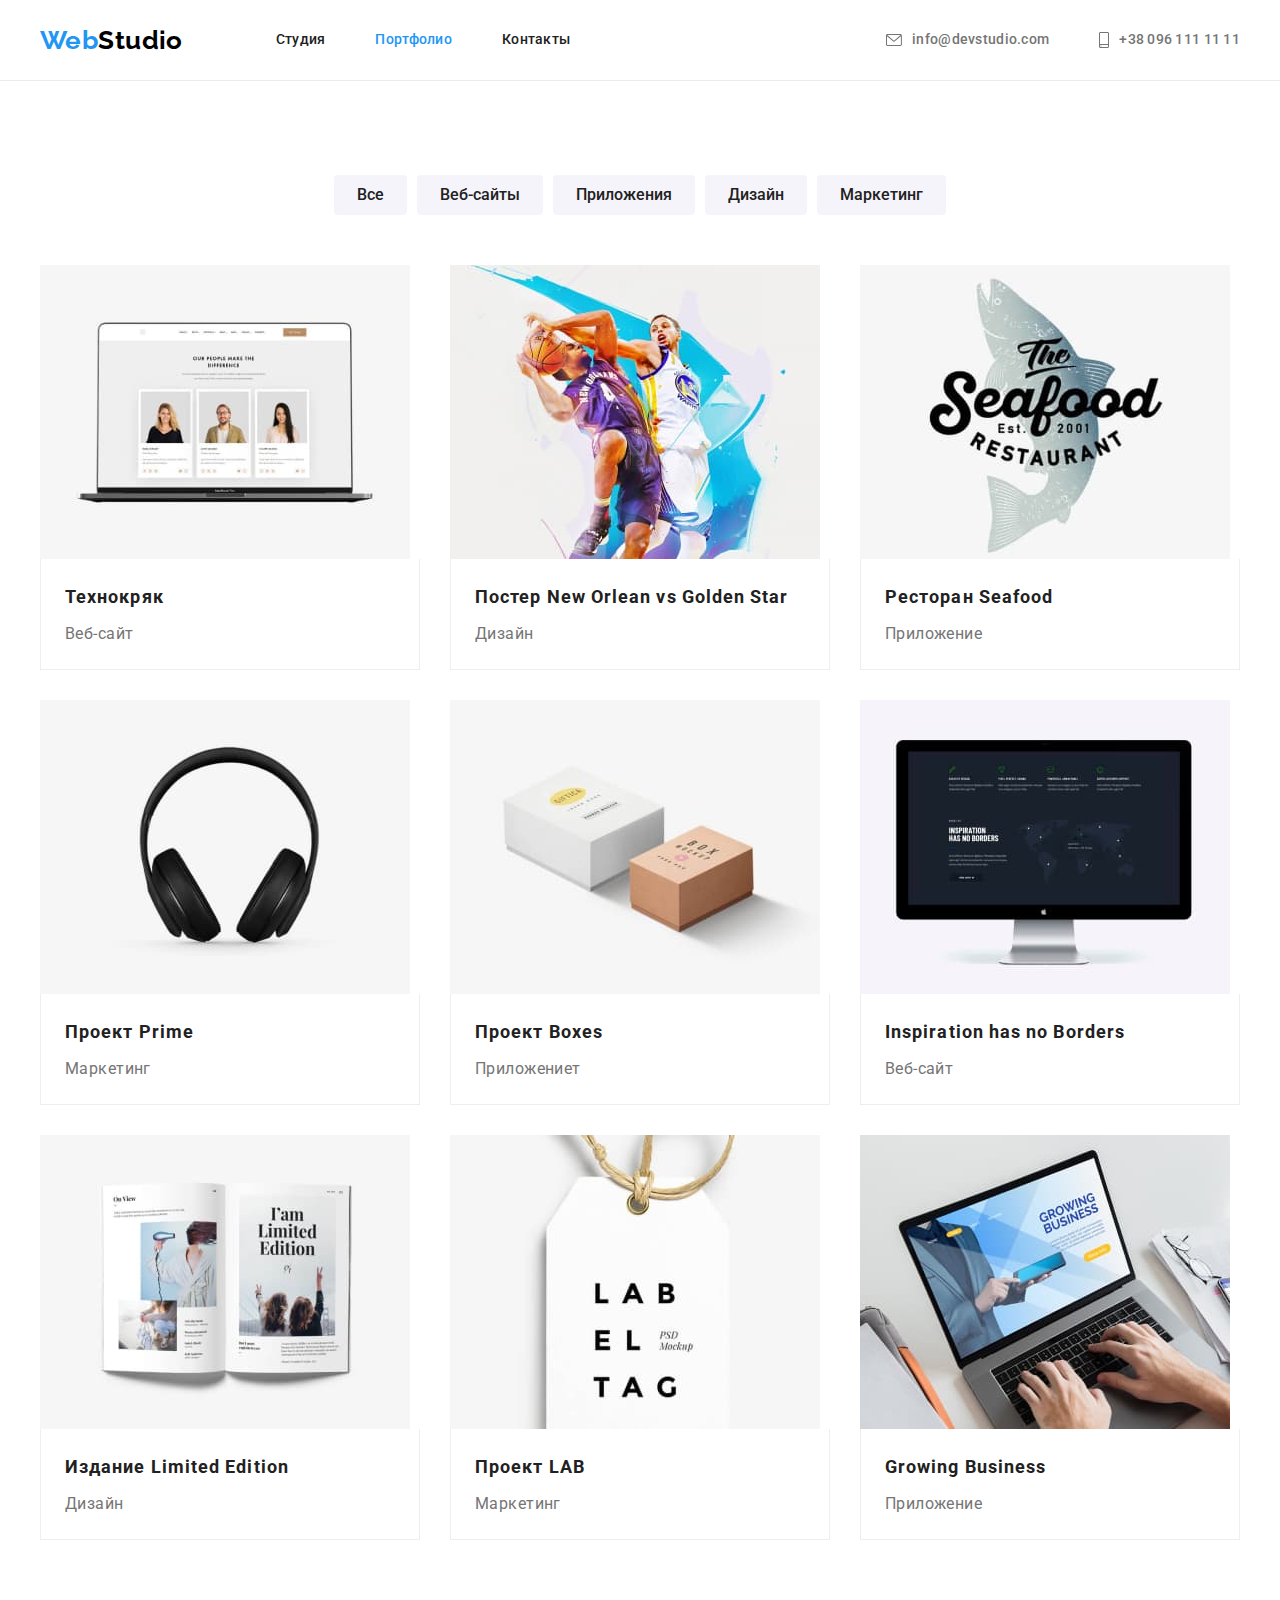
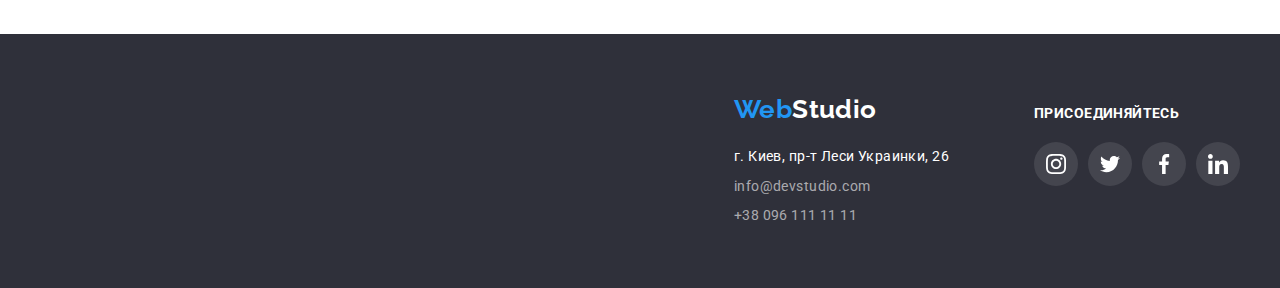
==== portfolio.html @ c602c233 "дз 4 готово" ====
<!DOCTYPE html>
<html lang="ru">
  <head>
    <meta charset="UTF-8" />
    <meta http-equiv="X-UA-Compatible" content="IE=edge" />
    <meta name="viewport" content="width=device-width, initial-scale=1.0" />
    <title>Портфолио лучшей вебстудии в нашем городе</title>
    <link
      rel="stylesheet"
      href="https://cdnjs.cloudflare.com/ajax/libs/modern-normalize/1.0.0/modern-normalize.css"
      integrity="sha512-Zx6MlUMKSVJoQ+83OwhdILe8cSEsCzfqThJd7J/VA2UrK6Ctj85p+xzqfyuNXE5B1k25uUdmJ2OzItbBy9GHAQ=="
      crossorigin="anonymous"
    />
    <link rel="preconnect" href="https://fonts.gstatic.com" />
    <link
      href="https://fonts.googleapis.com/css2?family=Raleway:wght@700&family=Roboto:wght@400;500;700;900&display=swap"
      rel="stylesheet"
    />
    <link rel="stylesheet" href="./css/styles.css" />
  </head>

  <body>
    <header>
      <div class="container">
        <nav class="navigation">
          <a class="logo link" href="./index.html"
            >Web<span class="header-logo">Studio</span></a
          >
          <ul class="navigation-list list">
            <li class="navigation-item">
              <a class="navigation-link link" href="./index.html">Студия</a>
            </li>

            <li class="navigation-item">
              <a class="current navigation-link link" href="./portfolio.html"
                >Портфолио</a
              >
            </li>

            <li class="navigation-item">
              <a class="navigation-link link" href="">Контакты</a>
            </li>
          </ul>
        </nav>

        <ul class="contact-list list">
          <li class="contact-item">
            <a
              class="contact-link link"
              href="mailto:info@devstudio.com"
              lang="en"
            >
              <svg class="contact-icon" width="16" height="12">
                <use href="./images/sprite.svg#envelope"></use>
              </svg>
              info@devstudio.com
            </a>
          </li>

          <li class="contact-item">
            <a class="contact-link link" href="tel:+380961111111">
              <svg class="contact-icon" width="10" height="16">
                <use href="./images/sprite.svg#smartphone"></use>
              </svg>
              +38 096 111 11 11</a
            >
          </li>
        </ul>
      </div>
    </header>

    <main>
      <h1 class="visually-hidden">Наше Портфолио</h1>
      <!--будет невидимый-->

      <section class="portfolio section">
        <!-- Фильтры -->
        <div class="container">
          <ul class="filter-list list">
            <li class="filter-item">
              <button class="filter-button button" type="button">Все</button>
            </li>

            <li class="filter-item">
              <button class="filter-button button" type="button">
                Веб-сайты
              </button>
            </li>

            <li class="filter-item">
              <button class="filter-button button" type="button">
                Приложения
              </button>
            </li>

            <li class="filter-item">
              <button class="filter-button button" type="button">Дизайн</button>
            </li>

            <li class="filter-item">
              <button class="filter-button button" type="button">
                Маркетинг
              </button>
            </li>
          </ul>

          <!--секция Проекты -->
          <h2 class="visually-hidden">Наши Проекты</h2>
          <!--будет невидимый-->

          <ul class="projects-list list">
            <li class="projects-item">
              <a class="link" href="">
                <div class="card-wrapper">
                  <img
                    src="./images/portfolio/portfolio1.jpg"
                    alt="экран ноутбука"
                  />
                  <div class="content-wrapper">
                    <h3 class="projects-title">Технокряк</h3>
                    <p class="projects-text">Веб-сайт</p>
                    <!-- <p>Lorem ipsum</p> -->
                  </div>
                </div>
              </a>
            </li>

            <li class="projects-item">
              <a class="link" href="">
                <div class="card-wrapper">
                  <img
                    src="./images/portfolio/portfolio2.jpg"
                    alt="два баскетболиста"
                  />
                  <div class="content-wrapper">
                    <h3 class="projects-title">
                      Постер <span lang="en">New Orlean vs Golden Star</span>
                    </h3>
                    <p class="projects-text">Дизайн</p>
                    <!-- <p>Lorem ipsum</p> -->
                  </div>
                </div>
              </a>
            </li>

            <li class="projects-item">
              <a class="link" href="">
                <div class="card-wrapper">
                  <img
                    src="./images/portfolio/portfolio3.jpg"
                    alt="логотип ресторана"
                  />
                  <div class="content-wrapper">
                    <h3 class="projects-title">
                      Ресторан <span lang="en">Seafood</span>
                    </h3>
                    <p class="projects-text">Приложение</p>
                    <!-- <p>Lorem ipsum</p> -->
                  </div>
                </div>
              </a>
            </li>

            <li class="projects-item">
              <a class="link" href="">
                <div class="card-wrapper">
                  <img src="./images/portfolio/portfolio4.jpg" alt="наушники" />
                  <div class="content-wrapper">
                    <h3 class="projects-title">
                      Проект <span lang="en">Prime</span>
                    </h3>
                    <p class="projects-text">Маркетинг</p>
                    <!-- <p>Lorem ipsum</p> -->
                  </div>
                </div>
              </a>
            </li>

            <li class="projects-item">
              <a class="link" href="">
                <div class="card-wrapper">
                  <img
                    src="./images/portfolio/portfolio5.jpg"
                    alt="две коробки"
                  />
                  <div class="content-wrapper">
                    <h3 class="projects-title">
                      Проект <span lang="en">Boxes</span>
                    </h3>
                    <p class="projects-text">Приложениет</p>
                    <!-- <p>Lorem ipsum</p> -->
                  </div>
                </div>
              </a>
            </li>

            <li class="projects-item">
              <a class="link" href="">
                <div class="card-wrapper">
                  <img
                    src="./images/portfolio/portfolio6.jpg"
                    alt="изображение на мониторе компьютера"
                  />
                  <div class="content-wrapper">
                    <h3 class="projects-title" lang="en">
                      Inspiration has no Borders
                    </h3>
                    <p class="projects-text">Веб-сайт</p>
                    <!-- <p>Lorem ipsum</p> -->
                  </div>
                </div>
              </a>
            </li>

            <li class="projects-item">
              <a class="link" href="">
                <div class="card-wrapper">
                  <img
                    src="./images/portfolio/portfolio7.jpg"
                    alt="разворот модного журнала"
                  />

                  <div class="content-wrapper">
                    <h3 class="projects-title">
                      Издание <span lang="en">Limited Edition</span>
                    </h3>
                    <p class="projects-text">Дизайн</p>
                    <!-- <p>Lorem ipsum</p> -->
                  </div>
                </div>
              </a>
            </li>

            <li class="projects-item">
              <a class="link" href="">
                <div class="card-wrapper">
                  <img src="./images/portfolio/portfolio8.jpg" alt="этикетка" />
                  <div class="content-wrapper">
                    <h3 class="projects-title">
                      Проект <span lang="en">LAB</span>
                    </h3>
                    <p class="projects-text">Маркетинг</p>
                    <!-- <p>Lorem ipsum</p> -->
                  </div>
                </div>
              </a>
            </li>

            <li class="projects-item">
              <a class="link" href="">
                <div class="card-wrapper">
                  <img src="./images/portfolio/portfolio9.jpg" alt="ноутбук" />
                  <div class="content-wrapper">
                    <h3 class="projects-title" lang="en">Growing Business</h3>
                    <p class="projects-text">Приложение</p>
                    <!-- <p>Lorem ipsum</p> -->
                  </div>
                </div>
              </a>
            </li>
          </ul>
        </div>
      </section>
    </main>

    <footer class="footer">
      <div class="container">
        <div class="footer-address">
          <a class="logo link" href="./index.html"
            >Web<span class="footer-logo">Studio</span></a
          >

          <address class="address-footer">
            <ul class="list">
              <li class="footer-list-item">
                <a
                  class="footer-address-link link"
                  href="https://goo.gl/maps/Ces3QGSAe3TYxzQn6"
                  rel="noopener noreferrer"
                  >г. Киев, пр-т Леси Украинки, 26
                </a>
              </li>

              <li class="footer-list-item">
                <a
                  class="address-link link"
                  href="mailto:info@devstudio.com"
                  lang="en"
                  >info@devstudio.com</a
                >
              </li>

              <li class="footer-list-item">
                <a class="address-link link" href="tel:+380961111111"
                  >+38 096 111 11 11</a
                >
              </li>
            </ul>
          </address>
        </div>

        <div class="footer-sociall">
          <b>присоединяйтесь</b>
          <ul class="sociall-list list">
            <li class="sociall-list-item">
              <a href="" class="sociall-list-link link">
                <svg class="sociall-list-icon" width="20" height="20">
                  <use href="./images/sprite.svg#instagram"></use>
                </svg>
              </a>
            </li>
            <li class="sociall-list-item">
              <a href="" class="sociall-list-link link">
                <svg class="sociall-list-icon" width="20" height="20">
                  <use href="./images/sprite.svg#twitter"></use>
                </svg>
              </a>
            </li>
            <li class="sociall-list-item">
              <a href="" class="sociall-list-link link">
                <svg class="sociall-list-icon" width="20" height="20">
                  <use href="./images/sprite.svg#facebook"></use>
                </svg>
              </a>
            </li>
            <li class="sociall-list-item">
              <a href="" class="sociall-list-link link">
                <svg class="sociall-list-icon" width="20" height="20">
                  <use href="./images/sprite.svg#linkedin"></use>
                </svg>
              </a>
            </li>
          </ul>
        </div>
      </div>
    </footer>
  </body>
</html>
---- css/styles.css ----
:root {
  --font-family-main: "Roboto", sans-serif;
  --font-family-logo: "Raleway", sans-serif;
  --brand-text-color: #757575;
  --brand-title-color: #212121;
  --brend-accent-color: #2196f3;
  --dark-theame-color: #2f303a;
  --light-theame-color: #f5f4fa;
  --white-color: #ffffff;
  --black-color: #000000;
  --background-color-botton-hover: #188ce8;
  --background-color-hero: #c4c4c4;
  --social-svg-color: #afb1b8;
  --top-line-color: #ececec;
  --card-gap: 30px;
  --border-cards-color: #eeeeee;
}

body {
  font-family: var(--font-family-main);
  color: var(--brand-text-color);
  background-color: var(--white-color);
  font-weight: 400;
  font-size: 14px;
  line-height: 1.71;
  letter-spacing: 0.03em;
  margin: 0;
}

h1,
h2,
h3,
h4,
h5,
h6,
p {
  margin: 0;
}

ul,
ol {
  margin: 0;
  padding: 0;
}

img {
  display: block;
  max-width: 100%;
  height: auto;
}

/* ==============COMPONENTS========== */
.logo {
  display: inline-block;
  color: var(--brend-accent-color);
  font-family: var(--font-family-logo);
  font-size: 26px;
  font-weight: 700;
  line-height: 1.19;
}

.link {
  text-decoration: none;
}

.list {
  list-style: none;
}

.address-footer {
  font-style: normal;
}

.button {
  border-radius: 4px;
  border: 1px solid transparent;
  font-family: inherit;
  cursor: pointer;
}

/*========= НЕВИДИМЫЙ ЗАГОЛОВОК===== */

.visually-hidden {
  position: absolute;
  clip: rect(0 0 0 0);
  width: 1px;
  height: 1px;
  margin: -1px;
}

/*======END НЕВИДИМЫЙ ЗАГОЛОВОК====== */

.container {
  margin: 0 auto;
  padding-left: 15px;
  padding-right: 15px;
  width: 1200px;
}

.section {
  padding: 94px 0;
}

.brand-title {
  font-weight: 700;
  font-size: 36px;
  line-height: 1.17;
  text-align: center;
  color: var(--brand-title-color);
  margin-bottom: 50px;
}

/* ==========END COMPONENTS========== */

/* ==============HEADER========== */
header {
  border-bottom: 1px solid var(--top-line-color);
}
header > .container {
  display: flex;
  align-items: center;
}

.navigation {
  display: flex;
  align-items: center;
}

.header-logo {
  color: var(--black-color);
}

.navigation > .logo {
  margin-right: 93px;
  padding-top: 24px;
  padding-bottom: 24px;
}

.navigation-list {
  display: flex;
  align-items: center;
}

.navigation-item:not(:last-child) {
  margin-right: 50px;
}

.navigation-link,
.contact-link {
  display: block;
  padding-top: 32px;
  padding-bottom: 32px;
  color: var(--brand-title-color);
  font-family: var(--font-family-main);
  font-weight: 500;
  line-height: 1.14;
  letter-spacing: 0.02em;
}

.navigation-link.current {
  color: var(--brend-accent-color);
}

.contact-list {
  margin-left: auto;
  display: flex;
  align-items: center;
}

.contact-item:not(:last-child) {
  margin-right: 50px;
}

.contact-link {
  color: var(--brand-text-color);
  display: flex;
  justify-content: center;
  align-items: center;
}

.navigation-link:hover,
.navigation-link:focus,
.contact-link:hover,
.contact-link:focus {
  color: var(--brend-accent-color);
}

.contact-icon {
  margin-right: 10px;
  fill: currentColor;
}

/* ==============END  HEADER========== */

/* =================== Герой =========*/

.hero {
  max-width: 1600px;
  background: var(--background-color-hero);
  background-image: linear-gradient(
      rgba(47, 48, 58, 0.4),
      rgba(47, 48, 58, 0.4)
    ),
    url("../images/hero-background.jpg");
  background-repeat: no-repeat;
  background-size: cover;
}

.hero > .container {
  padding-top: 106px;
  padding-bottom: 106px;
  text-align: center;
}

.hero-title {
  font-weight: 900;
  font-size: 44px;
  line-height: 1.36;
  letter-spacing: 0.06em;
  text-transform: uppercase;
  color: var(--white-color);
  max-width: 696px;
  margin: 0 auto;
  margin-bottom: 30px;
}

.hero-button {
  min-width: 200px;
  padding: 10px 32px;
  font-weight: 700;
  font-size: 16px;
  line-height: 1.88;
  letter-spacing: 0.06em;
  color: var(--white-color);
  border: none;
  background-color: var(--brend-accent-color);
}

.hero-button:hover,
.hero-button:active {
  background-color: var(--background-color-botton-hover);
}

/* ===============END Герой =========*/

/* ===============Особенности =========*/

.features.section {
  padding-bottom: 47px;
}

.features-list {
  display: flex;
  align-items: center;
  margin-left: calc(-1 * var(--card-gap));
}

.features-item {
  margin-left: 30px;
  flex-basis: calc(100% / 4 - var(--card-gap));
}

.features-icon {
  display: flex;
  justify-content: center;
  align-items: center;
  margin-bottom: 30px;
  padding-top: 25px;
  padding-bottom: 25px;
  background-color: var(--light-theame-color);
  border-radius: 4px;
}

.features-title {
  font-weight: 700;
  font-size: 14px;
  line-height: 1.14;
  text-transform: uppercase;
  color: var(--brand-title-color);
  margin-bottom: 10px;
}

.features-item > p {
  padding-top: 3px;
  padding-bottom: 3px;
}

/* ===============END Особенности =========*/

.section.work {
  padding-top: 47px;
  display: flex;
}

.work > .container {
  text-align: center;
}

.work-list {
  display: flex;
  margin-left: calc(-1 * var(--card-gap));
  margin-top: calc(-1 * var(--card-gap));
}

.work-item {
  margin-left: var(--card-gap);
  margin-top: var(--card-gap);
  flex-basis: calc(100% / 3 - var(--card-gap));
}
/*===============Команда =========*/

.team {
  background-color: var(--light-theame-color);
}

.team-list {
  display: flex;
  align-items: center;
  margin-left: calc(-1 * var(--card-gap));
  margin-top: calc(-1 * var(--card-gap));
  font-size: 16px;
  line-height: 1.19;
}

.team-item {
  margin-left: var(--card-gap);
  margin-top: var(--card-gap);
  flex-basis: calc(100% / 3 - var(--card-gap));
  box-shadow: 0px 1px 3px rgba(0, 0, 0, 0.12), 0px 1px 1px rgba(0, 0, 0, 0.14),
    0px 2px 1px rgba(0, 0, 0, 0.2);
  border-radius: 0px 0px 4px 4px;
  background-color: var(--white-color);
}

.team-content-wrapper {
  text-align: center;
  padding: 30px 32px;
}

.team-item-title {
  font-weight: 500;
  font-size: 16px;
  color: var(--brand-title-color);
  margin-bottom: 10px;
}

.team-content-wrapper > p {
  margin-bottom: 16px;
}

.sociall-list {
  display: flex;
  justify-content: space-between;
  align-items: center;
}

.sociall-list-link {
  display: flex;
  justify-content: center;
  align-items: center;
  width: 44px;
  height: 44px;
  border-radius: 50%;
  background-color: transparent;
}

.sociall-list-icon {
  fill: var(--social-svg-color);
}
.sociall-list-link:hover,
.sociall-list-link:focus {
  background-color: var(--brend-accent-color);
  color: var(--white-color);
}

.sociall-list-link:hover > .sociall-list-icon,
.sociall-list-link:focus > .sociall-list-icon {
  fill: currentColor;
}
/*===============END Команда =========*/

/*===============  КLIENTS =========*/

.clients-list {
  display: flex;
  justify-content: center;
  flex-wrap: wrap;
  margin-left: calc(-1 * var(--card-gap));
  margin-top: calc(-1 * var(--card-gap));
}

.clients-item {
  display: flex;
  justify-content: center;
  /* align-items: center; */
  flex-basis: calc(100% / 6 - var(--card-gap));
  margin-left: var(--card-gap);
  margin-top: var(--card-gap);
  padding-top: 19px;
  padding-bottom: 19px;
  border: 1px solid var(--social-svg-color);
  border-radius: 4px;
  background-color: transparent;
}

.clients-link {
  display: flex;
  /* justify-content: center; */
  align-items: center;
  color: var(--social-svg-color);
}
.client-logo {
  fill: currentColor;
}

.clients-item:hover,
.clients-item:focus {
  border: 1px solid var(--brend-accent-color);
}

.clients-item:hover > .clients-link,
.clients-item:focus > .clients-link {
  color: var(--brend-accent-color);
}

/*===============END КLIENTS =========*/

/*===============FOOTER =========*/
.footer {
  background-color: var(--dark-theame-color);
  padding: 60px 0;
}

.footer > .container {
  display: flex;
  justify-content: right;
  align-items: baseline;
}

.footer-address {
  margin-right: 70px;
  padding-right: 15px;
}

.footer .logo {
  margin-bottom: 20px;
}
.footer-logo {
  color: var(--white-color);
}

.footer-address-link {
  color: var(--white-color);
  padding: 5px 0;
}

.address-link {
  color: rgba(255, 255, 255, 0.6);
}

.footer-list-item:not(:last-child) {
  margin-bottom: 6px;
}

.footer-sociall > b {
  display: inline-block;
  font-weight: 700;
  font-size: 14px;
  line-height: 1.14;
  text-transform: uppercase;
  color: var(--white-color);
  margin-bottom: 20px;
}

.footer-sociall .sociall-list-item:not(:last-child) {
  margin-right: 10px;
}

.footer-sociall .sociall-list-link {
  background-color: rgba(255, 255, 255, 0.1);
}
.footer-sociall .sociall-list-icon {
  fill: var(--white-color);
}

.footer-sociall .sociall-list-link:hover,
.footer-sociall .sociall-list-link:focus {
  background-color: var(--brend-accent-color);
}

/*===============END FOOTER =========*/

/*=============== PORTFOLIO =========*/

/* =============FILTER========= */

.filter-list {
  display: flex;
  margin-bottom: 50px;
  justify-content: center;
  align-items: center;
}

.filter-item + .filter-item {
  margin-left: 10px;
}

.filter-button {
  background: var(--light-theame-color);
  border-radius: 4px;
  font-weight: 500;
  font-size: 16px;
  line-height: 1.62;
  color: var(--brand-title-color);
  padding: 6px 22px;
}

.filter-button:hover,
.filter-button:active {
  background-color: var(--brend-accent-color);
  box-shadow: 0px 3px 1px rgba(0, 0, 0, 0.1), 0px 1px 2px rgba(0, 0, 0, 0.08),
    0px 2px 2px rgba(0, 0, 0, 0.12);
  border-radius: 4px;
  color: var(--white-color);
}

/* =============END FILTER========= */

/* =============PROJECTS========= */

.projects-list {
  display: flex;
  flex-wrap: wrap;
  margin-left: calc(-1 * var(--card-gap));
  margin-top: calc(-1 * var(--card-gap));
}

.projects-item {
  margin-left: var(--card-gap);
  margin-top: var(--card-gap);
  flex-basis: calc(100% / 3 - var(--card-gap));
}

.card-wrapper {
  background: var(--white-color);
}

.card-wrapper:hover,
.card-wrapper:focus {
  border: 1px solid var(--border-cards-color);
  box-shadow: 0px 1px 1px rgba(0, 0, 0, 0.12), 0px 4px 4px rgba(0, 0, 0, 0.06),
    1px 4px 6px rgba(0, 0, 0, 0.16);
}
.content-wrapper {
  padding: 20px 24px;
  background: var(--white-color);
  border-left: 1px solid var(--border-cards-color);
  border-right: 1px solid var(--border-cards-color);
  border-bottom: 1px solid var(--border-cards-color);
}
.projects-title {
  font-weight: 700;
  font-size: 18px;
  line-height: 2;
  letter-spacing: 0.06em;
  color: var(--brand-title-color);
  margin-bottom: 4px;
}

.projects-text {
  font-size: 16px;
  line-height: 1.87;
  color: var(--brand-text-color);
}

/* =============END PROJECTS========= */

/*===============END PORTFOLIO =========*/
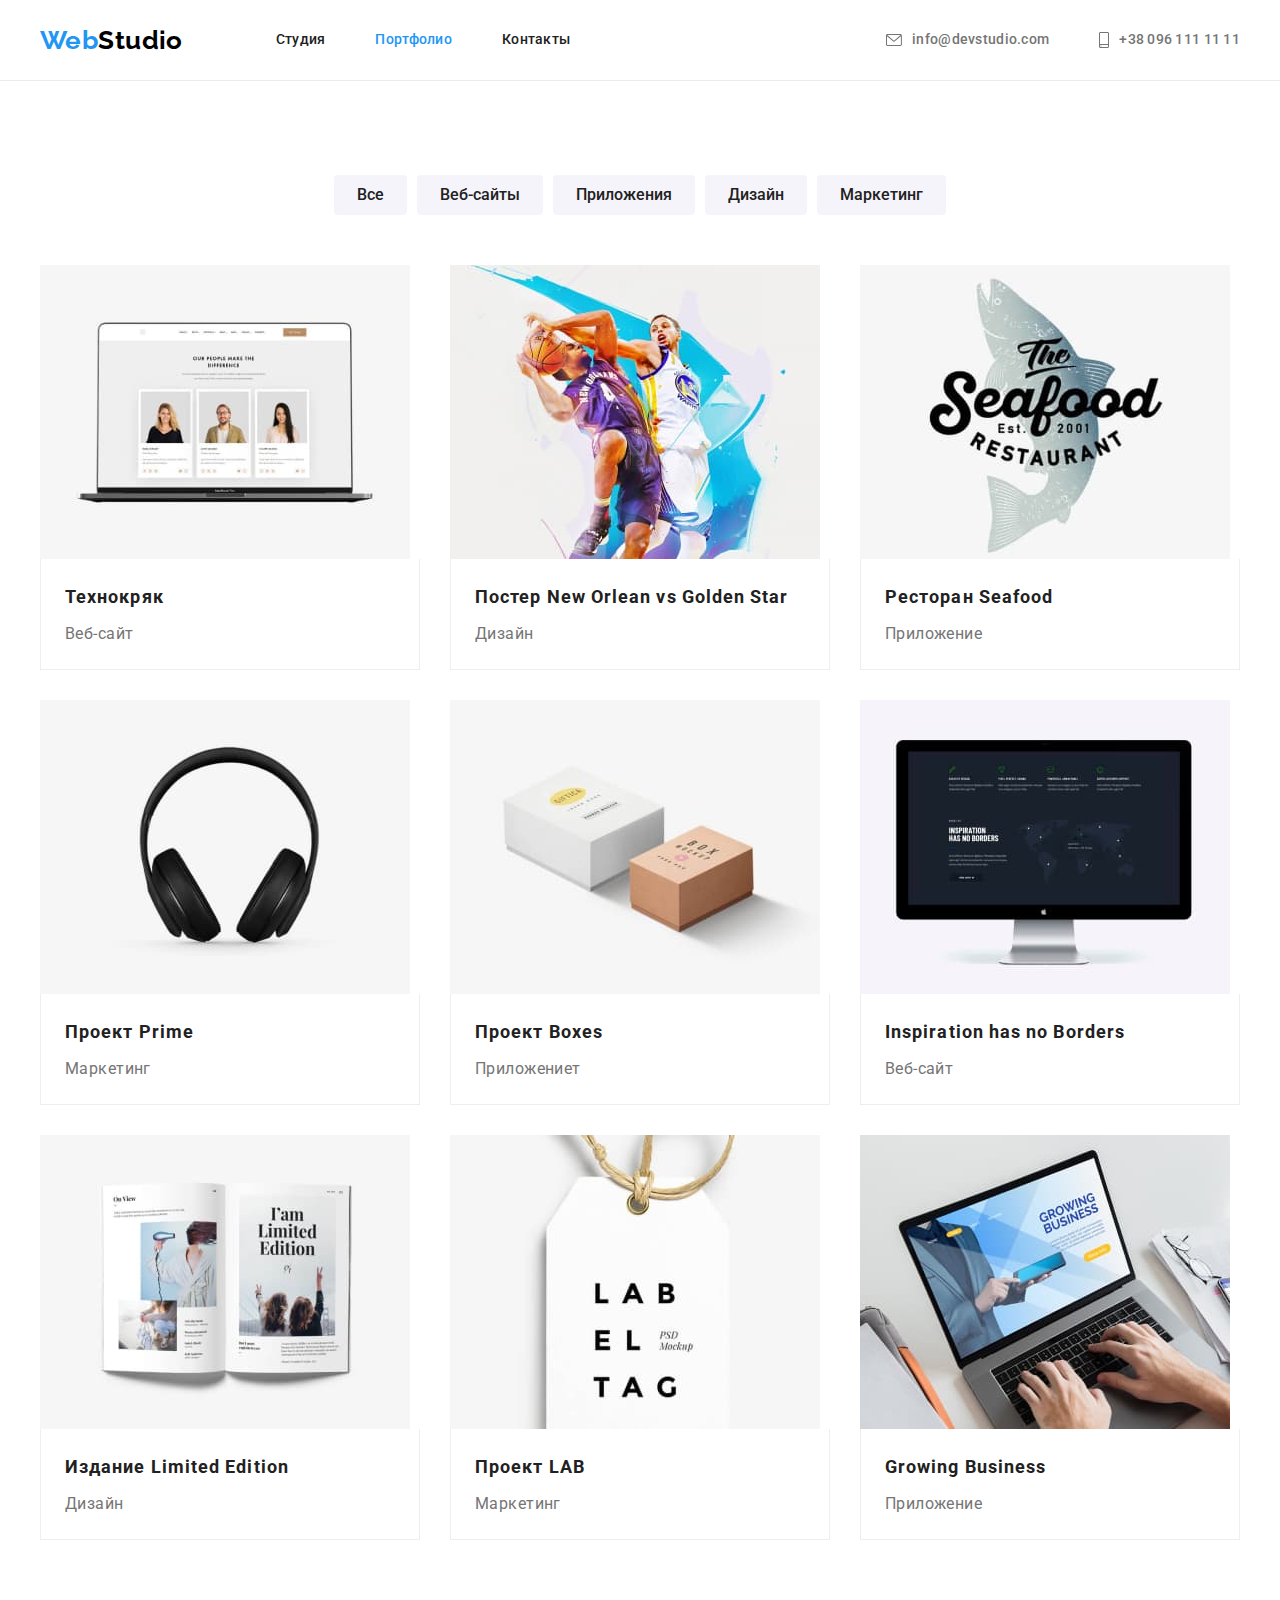
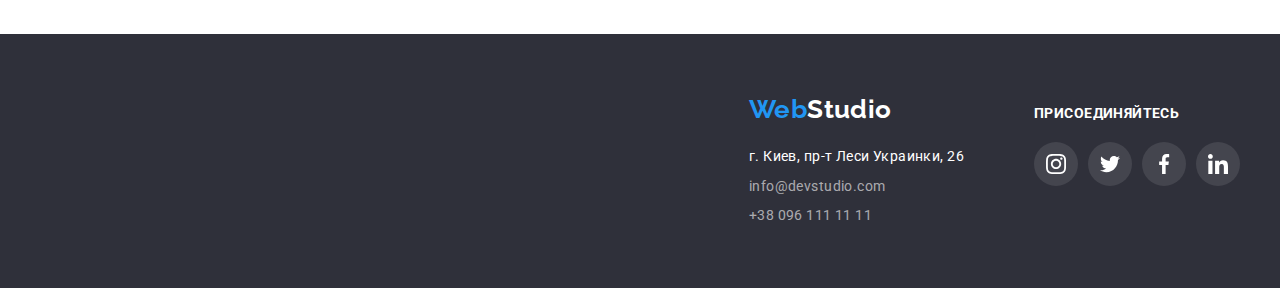
==== commit bba2dda9: "дз 4 с исправлениями после проверки" ====
--- a/portfolio.html
+++ b/portfolio.html
@@ -269,8 +269,7 @@
           <a class="logo link" href="./index.html"
             >Web<span class="footer-logo">Studio</span></a
           >
-
-          <address class="address-footer">
+          <address>
             <ul class="list">
               <li class="footer-list-item">
                 <a
@@ -309,6 +308,7 @@
                 </svg>
               </a>
             </li>
+
             <li class="sociall-list-item">
               <a href="" class="sociall-list-link link">
                 <svg class="sociall-list-icon" width="20" height="20">
@@ -316,6 +316,7 @@
                 </svg>
               </a>
             </li>
+
             <li class="sociall-list-item">
               <a href="" class="sociall-list-link link">
                 <svg class="sociall-list-icon" width="20" height="20">
@@ -323,6 +324,7 @@
                 </svg>
               </a>
             </li>
+
             <li class="sociall-list-item">
               <a href="" class="sociall-list-link link">
                 <svg class="sociall-list-icon" width="20" height="20">
--- a/css/styles.css
+++ b/css/styles.css
@@ -67,7 +67,7 @@
   list-style: none;
 }
 
-.address-footer {
+address {
   font-style: normal;
 }
 
@@ -196,6 +196,7 @@
 
 .hero {
   max-width: 1600px;
+  margin: 0 auto;
   background: var(--background-color-hero);
   background-image: linear-gradient(
       rgba(47, 48, 58, 0.4),
@@ -261,12 +262,13 @@
 }
 
 .features-icon {
+  height: 120px;
   display: flex;
   justify-content: center;
   align-items: center;
   margin-bottom: 30px;
-  padding-top: 25px;
-  padding-bottom: 25px;
+  /* padding-top: 25px; */
+  /* padding-bottom: 25px; */
   background-color: var(--light-theame-color);
   border-radius: 4px;
 }
@@ -281,8 +283,7 @@
 }
 
 .features-item > p {
-  padding-top: 3px;
-  padding-bottom: 3px;
+  margin-bottom: 10px;
 }
 
 /* ===============END Особенности =========*/
@@ -379,7 +380,7 @@
 }
 /*===============END Команда =========*/
 
-/*===============  КLIENTS =========*/
+/*===============  СLIENTS =========*/
 
 .clients-list {
   display: flex;
@@ -390,14 +391,13 @@
 }
 
 .clients-item {
-  display: flex;
-  justify-content: center;
-  /* align-items: center; */
+  height: 90px;
+  display: flex;
+  justify-content: center;
+  align-items: center;
   flex-basis: calc(100% / 6 - var(--card-gap));
   margin-left: var(--card-gap);
   margin-top: var(--card-gap);
-  padding-top: 19px;
-  padding-bottom: 19px;
   border: 1px solid var(--social-svg-color);
   border-radius: 4px;
   background-color: transparent;
@@ -405,7 +405,7 @@
 
 .clients-link {
   display: flex;
-  /* justify-content: center; */
+  justify-content: center;
   align-items: center;
   color: var(--social-svg-color);
 }
@@ -439,7 +439,6 @@
 
 .footer-address {
   margin-right: 70px;
-  padding-right: 15px;
 }
 
 .footer .logo {
@@ -449,6 +448,10 @@
   color: var(--white-color);
 }
 
+.footer-list-item:not(:last-child) {
+  margin-bottom: 6px;
+}
+
 .footer-address-link {
   color: var(--white-color);
   padding: 5px 0;
@@ -456,10 +459,6 @@
 
 .address-link {
   color: rgba(255, 255, 255, 0.6);
-}
-
-.footer-list-item:not(:last-child) {
-  margin-bottom: 6px;
 }
 
 .footer-sociall > b {
@@ -547,7 +546,6 @@
 
 .card-wrapper:hover,
 .card-wrapper:focus {
-  border: 1px solid var(--border-cards-color);
   box-shadow: 0px 1px 1px rgba(0, 0, 0, 0.12), 0px 4px 4px rgba(0, 0, 0, 0.06),
     1px 4px 6px rgba(0, 0, 0, 0.16);
 }
